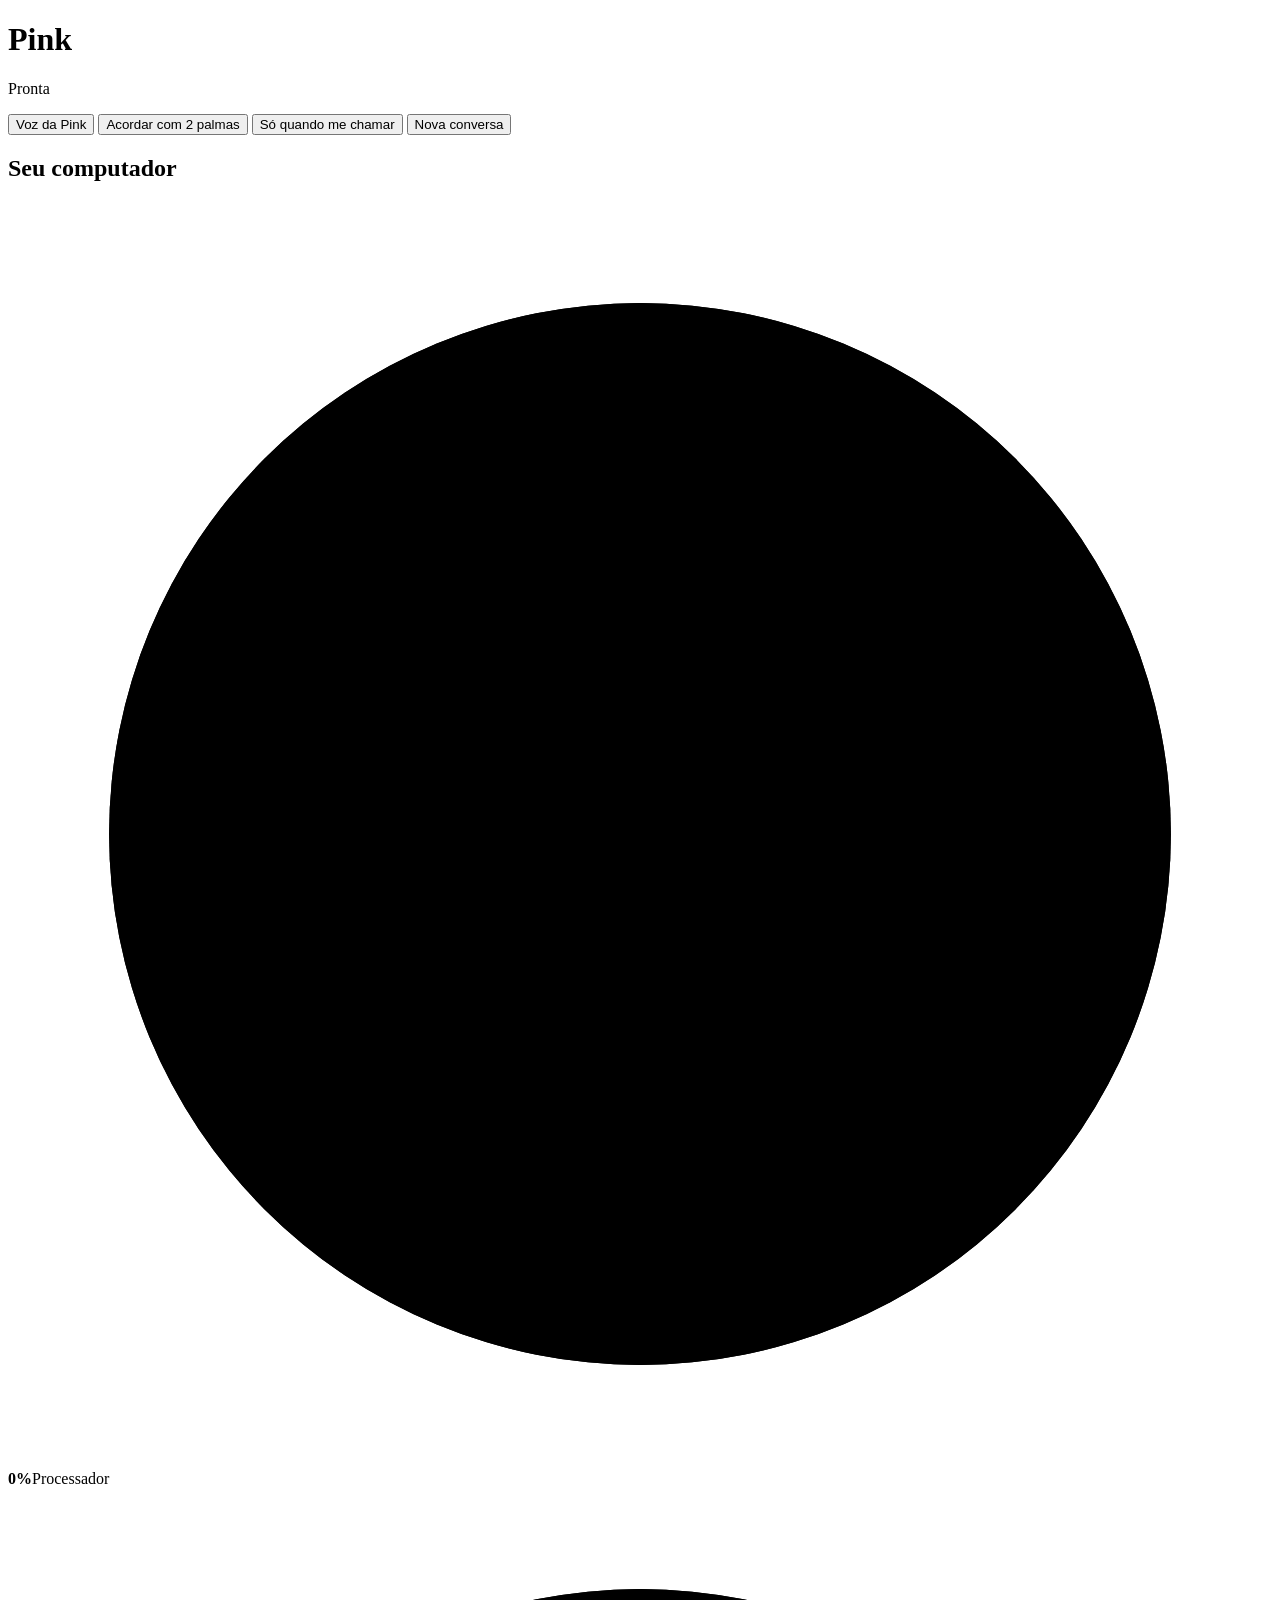
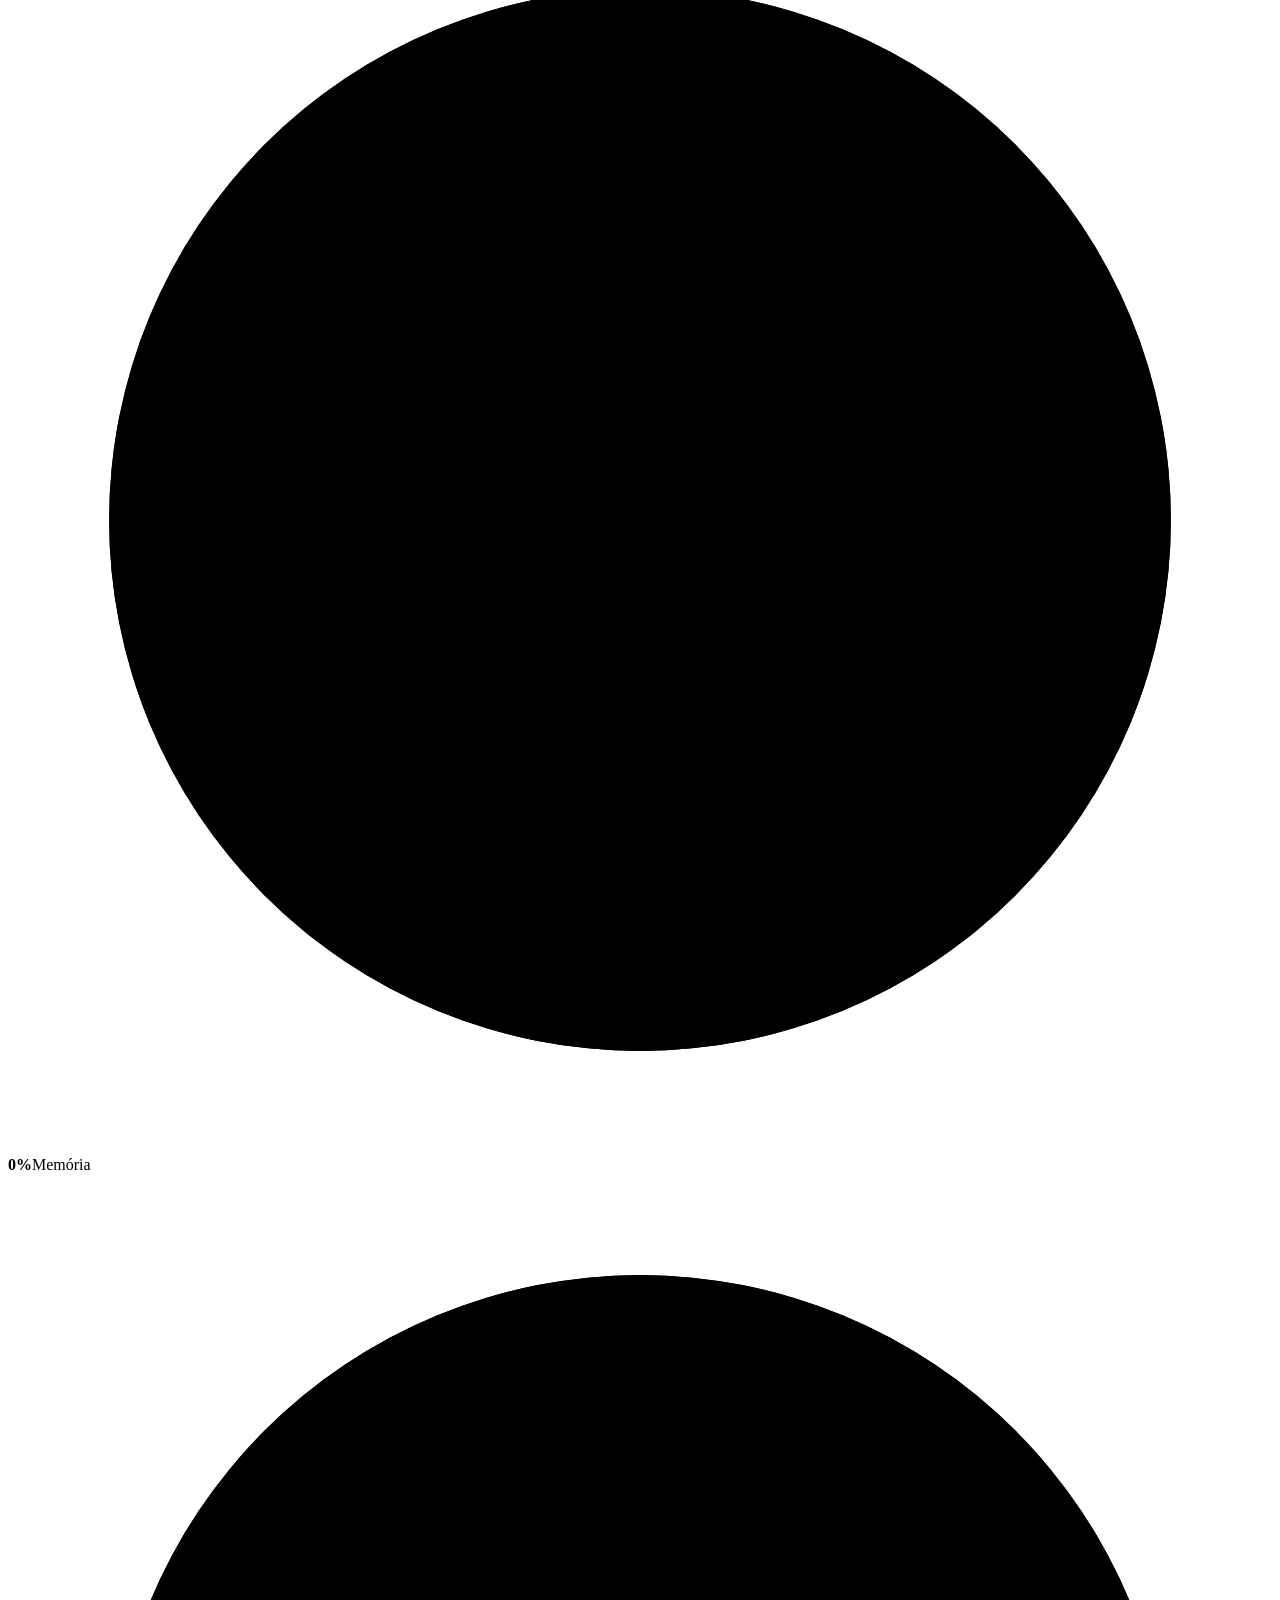
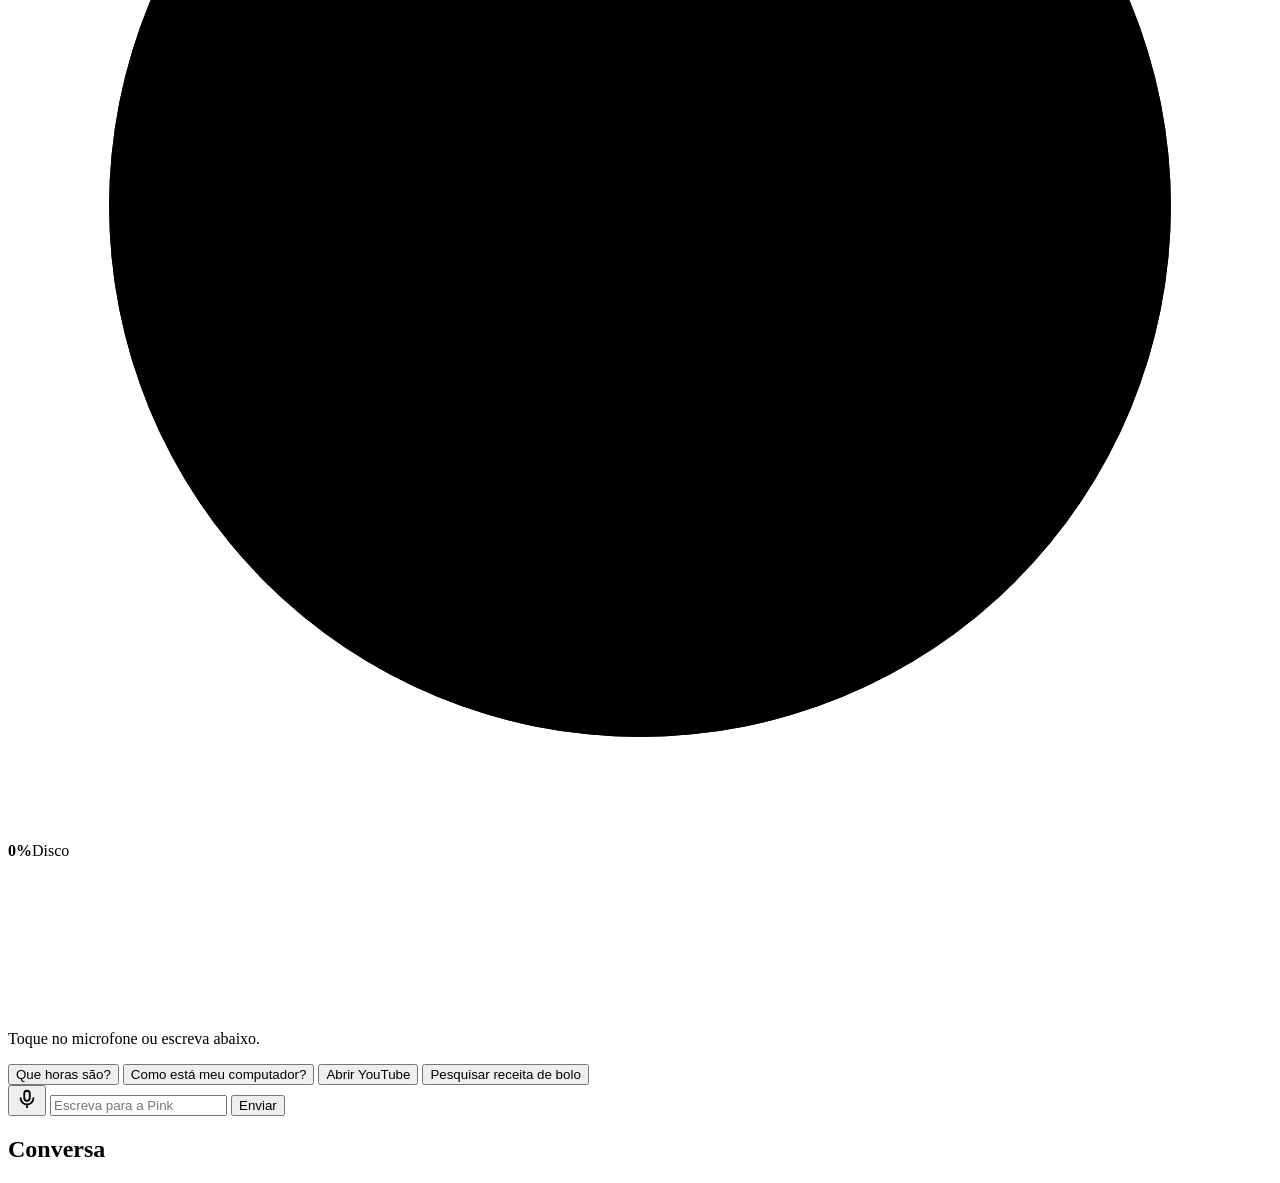
==== index.html @ 691d2cd0 "eu amo o dudu" ====
<!doctype html>
<html lang="pt-BR">
<head>
  <meta charset="utf-8">
  <meta name="viewport" content="width=device-width, initial-scale=1">
  <title>Pink</title>
  <link rel="icon" href="data:image/svg+xml,<svg xmlns='http://www.w3.org/2000/svg' viewBox='0 0 100 100'><circle cx='50' cy='50' r='44' fill='%23ff3d9a'/><circle cx='38' cy='36' r='14' fill='%23ffd9eb'/></svg>">
  <link rel="preconnect" href="https://fonts.googleapis.com">
  <link rel="preconnect" href="https://fonts.gstatic.com" crossorigin>
  <link href="https://fonts.googleapis.com/css2?family=DM+Sans:wght@400;500;700&family=Unbounded:wght@500;700&display=swap" rel="stylesheet">
  <link rel="stylesheet" href="style.css">
</head>
<body>
  <div class="app">
    <header class="top">
      <h1 class="brand">Pink</h1>
      <p id="status" class="status" role="status">Pronta</p>
      <div class="toggles">
        <button id="btnVoz" class="toggle" type="button" aria-pressed="true">Voz da Pink</button>
        <button id="btnPalmas" class="toggle" type="button" aria-pressed="false">Acordar com 2 palmas<span class="medidor" aria-hidden="true"><i id="medidorBarra"></i></span></button>
        <button id="btnChamar" class="toggle" type="button" aria-pressed="false">Só quando me chamar</button>
        <button id="btnLimpar" class="toggle" type="button">Nova conversa</button>
      </div>
    </header>

    <main class="grid">
      <aside class="panel stats" aria-label="Seu computador">
        <h2>Seu computador</h2>
        <div class="gauge" data-key="cpu"><svg viewBox="0 0 100 100" aria-hidden="true"><circle class="trilho" cx="50" cy="50" r="42"/><circle class="valor" cx="50" cy="50" r="42"/></svg><b>0%</b><span>Processador</span></div>
        <div class="gauge" data-key="ram"><svg viewBox="0 0 100 100" aria-hidden="true"><circle class="trilho" cx="50" cy="50" r="42"/><circle class="valor" cx="50" cy="50" r="42"/></svg><b>0%</b><span>Memória</span></div>
        <div class="gauge" data-key="disco"><svg viewBox="0 0 100 100" aria-hidden="true"><circle class="trilho" cx="50" cy="50" r="42"/><circle class="valor" cx="50" cy="50" r="42"/></svg><b>0%</b><span>Disco</span></div>
        <div class="gauge" data-key="bateria" hidden><svg viewBox="0 0 100 100" aria-hidden="true"><circle class="trilho" cx="50" cy="50" r="42"/><circle class="valor" cx="50" cy="50" r="42"/></svg><b>0%</b><span>Bateria</span></div>
      </aside>

      <section class="stage" aria-label="Conversa por voz">
        <canvas id="orb" aria-hidden="true"></canvas>
        <p id="legenda" class="legenda">Toque no microfone ou escreva abaixo.</p>
        <div class="chips" id="chips">
          <button type="button" class="chip">Que horas são?</button>
          <button type="button" class="chip">Como está meu computador?</button>
          <button type="button" class="chip">Abrir YouTube</button>
          <button type="button" class="chip">Pesquisar receita de bolo</button>
        </div>
        <form id="composer" class="composer" autocomplete="off">
          <button id="btnMic" class="mic" type="button" aria-label="Falar com a Pink" aria-pressed="false">
            <svg viewBox="0 0 24 24" width="22" height="22" fill="none" stroke="currentColor" stroke-width="2" stroke-linecap="round" stroke-linejoin="round" aria-hidden="true"><rect x="9" y="3" width="6" height="11" rx="3"/><path d="M5 11a7 7 0 0 0 14 0M12 18v3"/></svg>
          </button>
          <input id="texto" type="text" placeholder="Escreva para a Pink" aria-label="Mensagem para a Pink" maxlength="500">
          <button class="enviar" type="submit">Enviar</button>
        </form>
      </section>

      <section class="panel log" aria-label="Histórico da conversa">
        <h2>Conversa</h2>
        <div id="log" class="msgs" aria-live="polite"></div>
      </section>
    </main>
  </div>
  <script src="palmas.js"></script>
  <script src="app.js"></script>
</body>
</html>
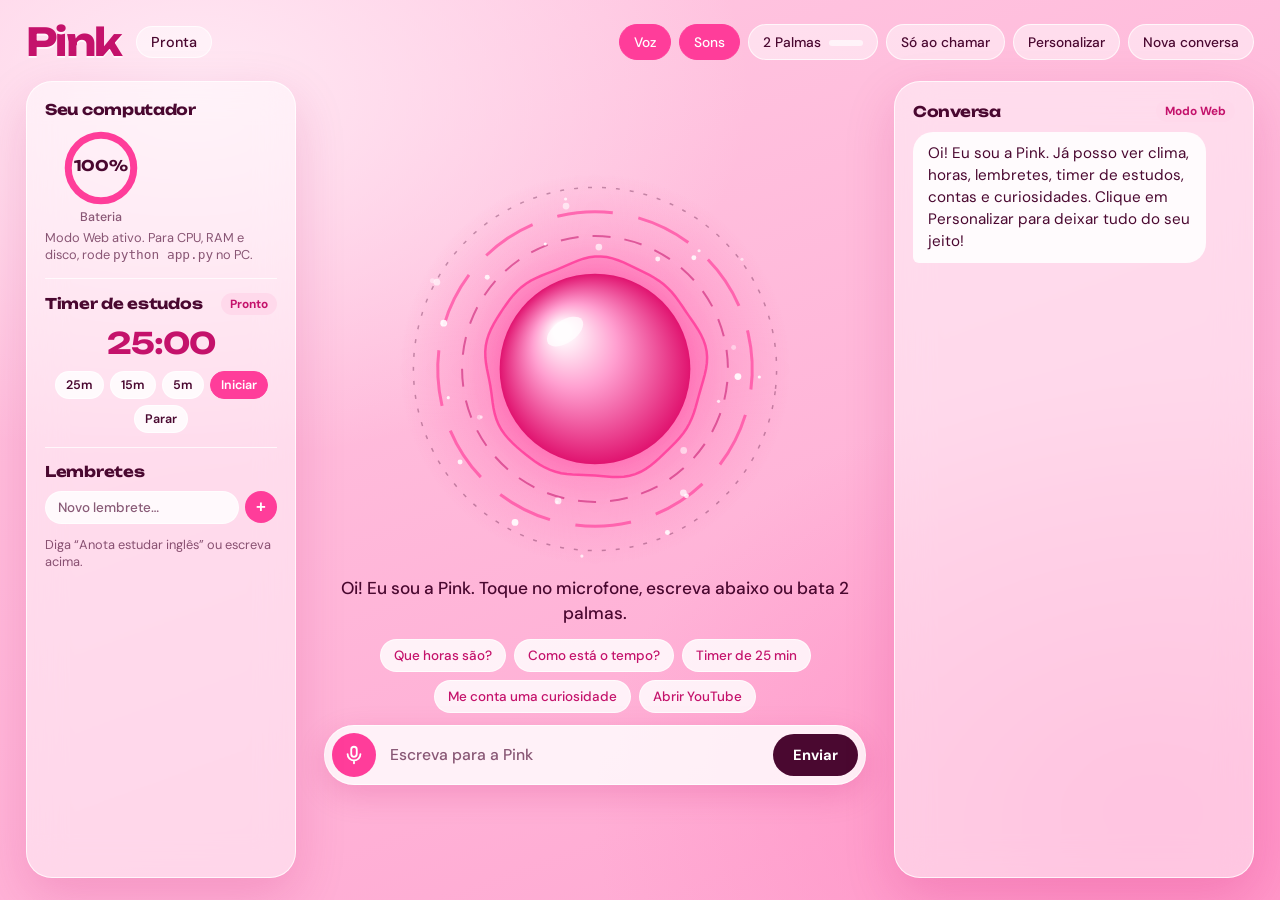
==== commit de27091e: "Corrige erro 404 do GitHub Pages e adiciona modo Web completo no navegador Co-authored-by: arena-age" ====
--- a/index.html
+++ b/index.html
@@ -3,60 +3,27 @@
 <head>
   <meta charset="utf-8">
   <meta name="viewport" content="width=device-width, initial-scale=1">
-  <title>Pink</title>
-  <link rel="icon" href="data:image/svg+xml,<svg xmlns='http://www.w3.org/2000/svg' viewBox='0 0 100 100'><circle cx='50' cy='50' r='44' fill='%23ff3d9a'/><circle cx='38' cy='36' r='14' fill='%23ffd9eb'/></svg>">
-  <link rel="preconnect" href="https://fonts.googleapis.com">
-  <link rel="preconnect" href="https://fonts.gstatic.com" crossorigin>
-  <link href="https://fonts.googleapis.com/css2?family=DM+Sans:wght@400;500;700&family=Unbounded:wght@500;700&display=swap" rel="stylesheet">
-  <link rel="stylesheet" href="style.css">
+  <title>Pink — Assistente Pessoal</title>
+  <meta http-equiv="refresh" content="0; url=web/">
+  <script>
+    window.location.replace("web/" + window.location.search + window.location.hash);
+  </script>
+  <style>
+    body {
+      margin: 0;
+      min-height: 100vh;
+      display: grid;
+      place-items: center;
+      font-family: system-ui, -apple-system, sans-serif;
+      background: linear-gradient(160deg, #ffc9e2 0%, #ffa6d1 100%);
+      color: #4a0830;
+      text-align: center;
+      padding: 20px;
+    }
+    a { color: #c4126b; font-weight: 700; }
+  </style>
 </head>
 <body>
-  <div class="app">
-    <header class="top">
-      <h1 class="brand">Pink</h1>
-      <p id="status" class="status" role="status">Pronta</p>
-      <div class="toggles">
-        <button id="btnVoz" class="toggle" type="button" aria-pressed="true">Voz da Pink</button>
-        <button id="btnPalmas" class="toggle" type="button" aria-pressed="false">Acordar com 2 palmas<span class="medidor" aria-hidden="true"><i id="medidorBarra"></i></span></button>
-        <button id="btnChamar" class="toggle" type="button" aria-pressed="false">Só quando me chamar</button>
-        <button id="btnLimpar" class="toggle" type="button">Nova conversa</button>
-      </div>
-    </header>
-
-    <main class="grid">
-      <aside class="panel stats" aria-label="Seu computador">
-        <h2>Seu computador</h2>
-        <div class="gauge" data-key="cpu"><svg viewBox="0 0 100 100" aria-hidden="true"><circle class="trilho" cx="50" cy="50" r="42"/><circle class="valor" cx="50" cy="50" r="42"/></svg><b>0%</b><span>Processador</span></div>
-        <div class="gauge" data-key="ram"><svg viewBox="0 0 100 100" aria-hidden="true"><circle class="trilho" cx="50" cy="50" r="42"/><circle class="valor" cx="50" cy="50" r="42"/></svg><b>0%</b><span>Memória</span></div>
-        <div class="gauge" data-key="disco"><svg viewBox="0 0 100 100" aria-hidden="true"><circle class="trilho" cx="50" cy="50" r="42"/><circle class="valor" cx="50" cy="50" r="42"/></svg><b>0%</b><span>Disco</span></div>
-        <div class="gauge" data-key="bateria" hidden><svg viewBox="0 0 100 100" aria-hidden="true"><circle class="trilho" cx="50" cy="50" r="42"/><circle class="valor" cx="50" cy="50" r="42"/></svg><b>0%</b><span>Bateria</span></div>
-      </aside>
-
-      <section class="stage" aria-label="Conversa por voz">
-        <canvas id="orb" aria-hidden="true"></canvas>
-        <p id="legenda" class="legenda">Toque no microfone ou escreva abaixo.</p>
-        <div class="chips" id="chips">
-          <button type="button" class="chip">Que horas são?</button>
-          <button type="button" class="chip">Como está meu computador?</button>
-          <button type="button" class="chip">Abrir YouTube</button>
-          <button type="button" class="chip">Pesquisar receita de bolo</button>
-        </div>
-        <form id="composer" class="composer" autocomplete="off">
-          <button id="btnMic" class="mic" type="button" aria-label="Falar com a Pink" aria-pressed="false">
-            <svg viewBox="0 0 24 24" width="22" height="22" fill="none" stroke="currentColor" stroke-width="2" stroke-linecap="round" stroke-linejoin="round" aria-hidden="true"><rect x="9" y="3" width="6" height="11" rx="3"/><path d="M5 11a7 7 0 0 0 14 0M12 18v3"/></svg>
-          </button>
-          <input id="texto" type="text" placeholder="Escreva para a Pink" aria-label="Mensagem para a Pink" maxlength="500">
-          <button class="enviar" type="submit">Enviar</button>
-        </form>
-      </section>
-
-      <section class="panel log" aria-label="Histórico da conversa">
-        <h2>Conversa</h2>
-        <div id="log" class="msgs" aria-live="polite"></div>
-      </section>
-    </main>
-  </div>
-  <script src="palmas.js"></script>
-  <script src="app.js"></script>
+  <p>Abrindo a Pink… <a href="web/">Clique aqui se não redirecionar automaticamente</a>.</p>
 </body>
 </html>
